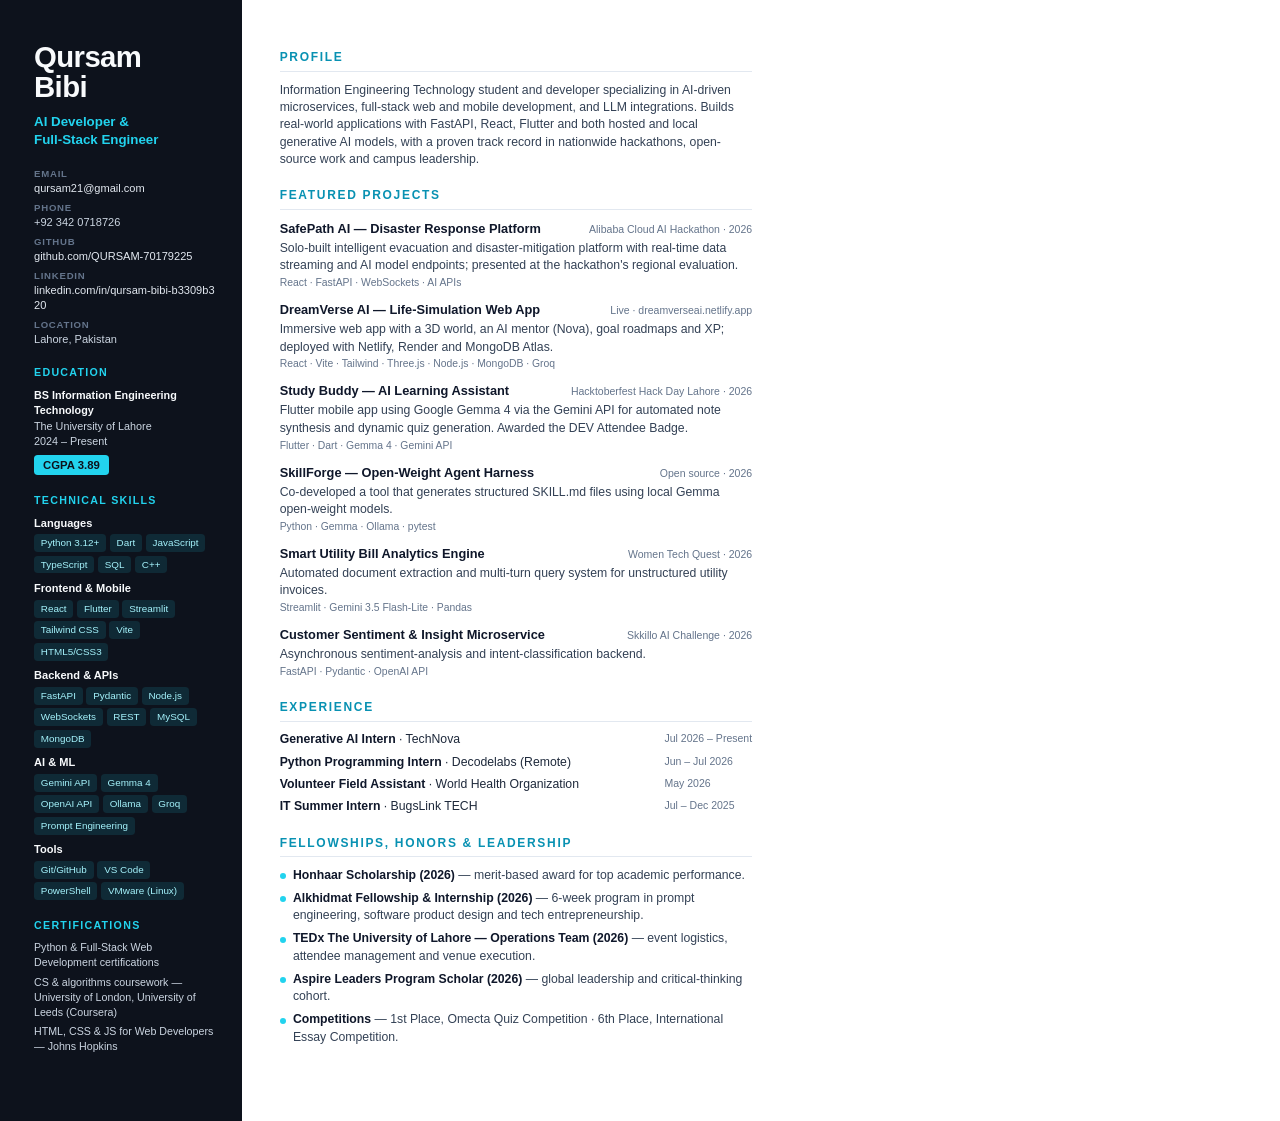
==== cv/resume.html @ aa19b53a "Updated" ====
<!DOCTYPE html>
<html lang="en">
<head>
<meta charset="UTF-8">
<title>Qursam Bibi — Resume</title>
<style>
  @page { size: A4; margin: 0; }
  * { margin: 0; padding: 0; box-sizing: border-box; }
  body { font-family: 'Inter', sans-serif; color: #1e293b; font-size: 9.2pt; line-height: 1.42; }
  .page { width: 210mm; height: 296.5mm; overflow: hidden; display: grid; grid-template-columns: 64mm 1fr; }
  aside { background: #0d121c; color: #cbd5e1; padding: 11mm 7mm 8mm 9mm; }
  main { padding: 13mm 11mm 10mm 10mm; }
  h1 { font-size: 22pt; line-height: 1.05; color: #f8fafc; font-weight: 800; letter-spacing: -0.02em; }
  .title { color: #22d3ee; font-weight: 600; font-size: 10pt; margin: 2.5mm 0 4.5mm; }
  aside h3 { color: #22d3ee; font-size: 8pt; text-transform: uppercase; letter-spacing: 0.12em; margin: 4.6mm 0 2mm; font-weight: 700; }
  .contact div { margin-bottom: 1.2mm; font-size: 8.3pt; word-break: break-all; }
  .contact b { color: #f8fafc; font-weight: 600; display: block; font-size: 7.2pt; text-transform: uppercase; letter-spacing: 0.08em; color: #64748b; }
  .contact a { color: #e2e8f0; text-decoration: none; }
  .skillgrp { margin-bottom: 2mm; }
  .skillgrp strong { color: #f8fafc; font-size: 8.3pt; display: block; margin-bottom: 0.8mm; }
  .tags { display: flex; flex-wrap: wrap; gap: 1mm; }
  .tags span { background: rgba(34, 211, 238, 0.12); color: #a5f3fc; font-size: 7.4pt; padding: 0.5mm 1.8mm; border-radius: 1mm; }
  .edu strong { color: #f8fafc; display: block; }
  .edu .cg { display: inline-block; margin-top: 1.5mm; background: #22d3ee; color: #0d121c; font-weight: 800; padding: 0.6mm 2.4mm; border-radius: 1mm; font-size: 8.5pt; }
  .small { font-size: 8.1pt; }
  aside ul { list-style: none; }
  aside li { margin-bottom: 1.1mm; font-size: 8pt; }

  main h2 { font-size: 9pt; text-transform: uppercase; letter-spacing: 0.14em; color: #0891b2; font-weight: 800; border-bottom: 1.5px solid #e2e8f0; padding-bottom: 1.2mm; margin: 5mm 0 2.6mm; }
  main h2:first-child { margin-top: 0; }
  .summary { color: #334155; }
  .item { margin-bottom: 2.7mm; }
  .item-head { display: flex; justify-content: space-between; align-items: baseline; gap: 3mm; }
  .item-head strong { font-size: 9.6pt; color: #0f172a; }
  .item-head em { font-style: normal; color: #64748b; font-size: 7.9pt; white-space: nowrap; }
  .sub { color: #0891b2; font-weight: 600; font-size: 8.2pt; }
  .item p { color: #334155; margin-top: 0.5mm; }
  .stack { color: #64748b; font-size: 7.8pt; margin-top: 0.4mm; }
  .exp { display: grid; grid-template-columns: 1fr auto; row-gap: 1.3mm; }
  .exp div:nth-child(odd) strong { color: #0f172a; }
  .exp em { font-style: normal; color: #64748b; font-size: 7.9pt; }
  .honors li { margin-bottom: 1.5mm; color: #334155; list-style: none; padding-left: 3.5mm; position: relative; }
  .honors li::before { content: ''; position: absolute; left: 0; top: 1.7mm; width: 1.6mm; height: 1.6mm; background: #22d3ee; border-radius: 50%; }
  .honors strong { color: #0f172a; }
</style>
</head>
<body>
<div class="page">
  <aside>
    <h1>Qursam<br>Bibi</h1>
    <div class="title">AI Developer &amp;<br>Full-Stack Engineer</div>

    <div class="contact">
      <div><b>Email</b><a href="mailto:qursam21@gmail.com">qursam21@gmail.com</a></div>
      <div><b>Phone</b>+92 342 0718726</div>
      <div><b>GitHub</b><a href="https://github.com/QURSAM-70179225">github.com/QURSAM-70179225</a></div>
      <div><b>LinkedIn</b><a href="https://www.linkedin.com/in/qursam-bibi-b3309b320/">linkedin.com/in/qursam-bibi-b3309b320</a></div>
      <div><b>Location</b>Lahore, Pakistan</div>
    </div>

    <h3>Education</h3>
    <div class="edu small">
      <strong>BS Information Engineering Technology</strong>
      The University of Lahore<br>2024 – Present
      <div><span class="cg">CGPA 3.89</span></div>
    </div>

    <h3>Technical Skills</h3>
    <div class="skillgrp"><strong>Languages</strong><div class="tags"><span>Python 3.12+</span><span>Dart</span><span>JavaScript</span><span>TypeScript</span><span>SQL</span><span>C++</span></div></div>
    <div class="skillgrp"><strong>Frontend &amp; Mobile</strong><div class="tags"><span>React</span><span>Flutter</span><span>Streamlit</span><span>Tailwind CSS</span><span>Vite</span><span>HTML5/CSS3</span></div></div>
    <div class="skillgrp"><strong>Backend &amp; APIs</strong><div class="tags"><span>FastAPI</span><span>Pydantic</span><span>Node.js</span><span>WebSockets</span><span>REST</span><span>MySQL</span><span>MongoDB</span></div></div>
    <div class="skillgrp"><strong>AI &amp; ML</strong><div class="tags"><span>Gemini API</span><span>Gemma 4</span><span>OpenAI API</span><span>Ollama</span><span>Groq</span><span>Prompt Engineering</span></div></div>
    <div class="skillgrp"><strong>Tools</strong><div class="tags"><span>Git/GitHub</span><span>VS Code</span><span>PowerShell</span><span>VMware (Linux)</span></div></div>

    <h3>Certifications</h3>
    <ul>
      <li>Python &amp; Full-Stack Web Development certifications</li>
      <li>CS &amp; algorithms coursework — University of London, University of Leeds (Coursera)</li>
      <li>HTML, CSS &amp; JS for Web Developers — Johns Hopkins</li>
    </ul>
  </aside>

  <main>
    <h2>Profile</h2>
    <p class="summary">Information Engineering Technology student and developer specializing in AI-driven microservices, full-stack web and mobile development, and LLM integrations. Builds real-world applications with FastAPI, React, Flutter and both hosted and local generative AI models, with a proven track record in nationwide hackathons, open-source work and campus leadership.</p>

    <h2>Featured Projects</h2>
    <div class="item">
      <div class="item-head"><strong>SafePath AI — Disaster Response Platform</strong><em>Alibaba Cloud AI Hackathon · 2026</em></div>
      <p>Solo-built intelligent evacuation and disaster-mitigation platform with real-time data streaming and AI model endpoints; presented at the hackathon's regional evaluation.</p>
      <div class="stack">React · FastAPI · WebSockets · AI APIs</div>
    </div>
    <div class="item">
      <div class="item-head"><strong>DreamVerse AI — Life-Simulation Web App</strong><em>Live · dreamverseai.netlify.app</em></div>
      <p>Immersive web app with a 3D world, an AI mentor (Nova), goal roadmaps and XP; deployed with Netlify, Render and MongoDB Atlas.</p>
      <div class="stack">React · Vite · Tailwind · Three.js · Node.js · MongoDB · Groq</div>
    </div>
    <div class="item">
      <div class="item-head"><strong>Study Buddy — AI Learning Assistant</strong><em>Hacktoberfest Hack Day Lahore · 2026</em></div>
      <p>Flutter mobile app using Google Gemma 4 via the Gemini API for automated note synthesis and dynamic quiz generation. Awarded the DEV Attendee Badge.</p>
      <div class="stack">Flutter · Dart · Gemma 4 · Gemini API</div>
    </div>
    <div class="item">
      <div class="item-head"><strong>SkillForge — Open-Weight Agent Harness</strong><em>Open source · 2026</em></div>
      <p>Co-developed a tool that generates structured SKILL.md files using local Gemma open-weight models.</p>
      <div class="stack">Python · Gemma · Ollama · pytest</div>
    </div>
    <div class="item">
      <div class="item-head"><strong>Smart Utility Bill Analytics Engine</strong><em>Women Tech Quest · 2026</em></div>
      <p>Automated document extraction and multi-turn query system for unstructured utility invoices.</p>
      <div class="stack">Streamlit · Gemini 3.5 Flash-Lite · Pandas</div>
    </div>
    <div class="item">
      <div class="item-head"><strong>Customer Sentiment &amp; Insight Microservice</strong><em>Skkillo AI Challenge · 2026</em></div>
      <p>Asynchronous sentiment-analysis and intent-classification backend.</p>
      <div class="stack">FastAPI · Pydantic · OpenAI API</div>
    </div>

    <h2>Experience</h2>
    <div class="exp">
      <div><strong>Generative AI Intern</strong> · TechNova</div><em>Jul 2026 – Present</em>
      <div><strong>Python Programming Intern</strong> · Decodelabs (Remote)</div><em>Jun – Jul 2026</em>
      <div><strong>Volunteer Field Assistant</strong> · World Health Organization</div><em>May 2026</em>
      <div><strong>IT Summer Intern</strong> · BugsLink TECH</div><em>Jul – Dec 2025</em>
    </div>

    <h2>Fellowships, Honors &amp; Leadership</h2>
    <ul class="honors">
      <li><strong>Honhaar Scholarship (2026)</strong> — merit-based award for top academic performance.</li>
      <li><strong>Alkhidmat Fellowship &amp; Internship (2026)</strong> — 6-week program in prompt engineering, software product design and tech entrepreneurship.</li>
      <li><strong>TEDx The University of Lahore — Operations Team (2026)</strong> — event logistics, attendee management and venue execution.</li>
      <li><strong>Aspire Leaders Program Scholar (2026)</strong> — global leadership and critical-thinking cohort.</li>
      <li><strong>Competitions</strong> — 1st Place, Omecta Quiz Competition · 6th Place, International Essay Competition.</li>
    </ul>
  </main>
</div>
</body>
</html>
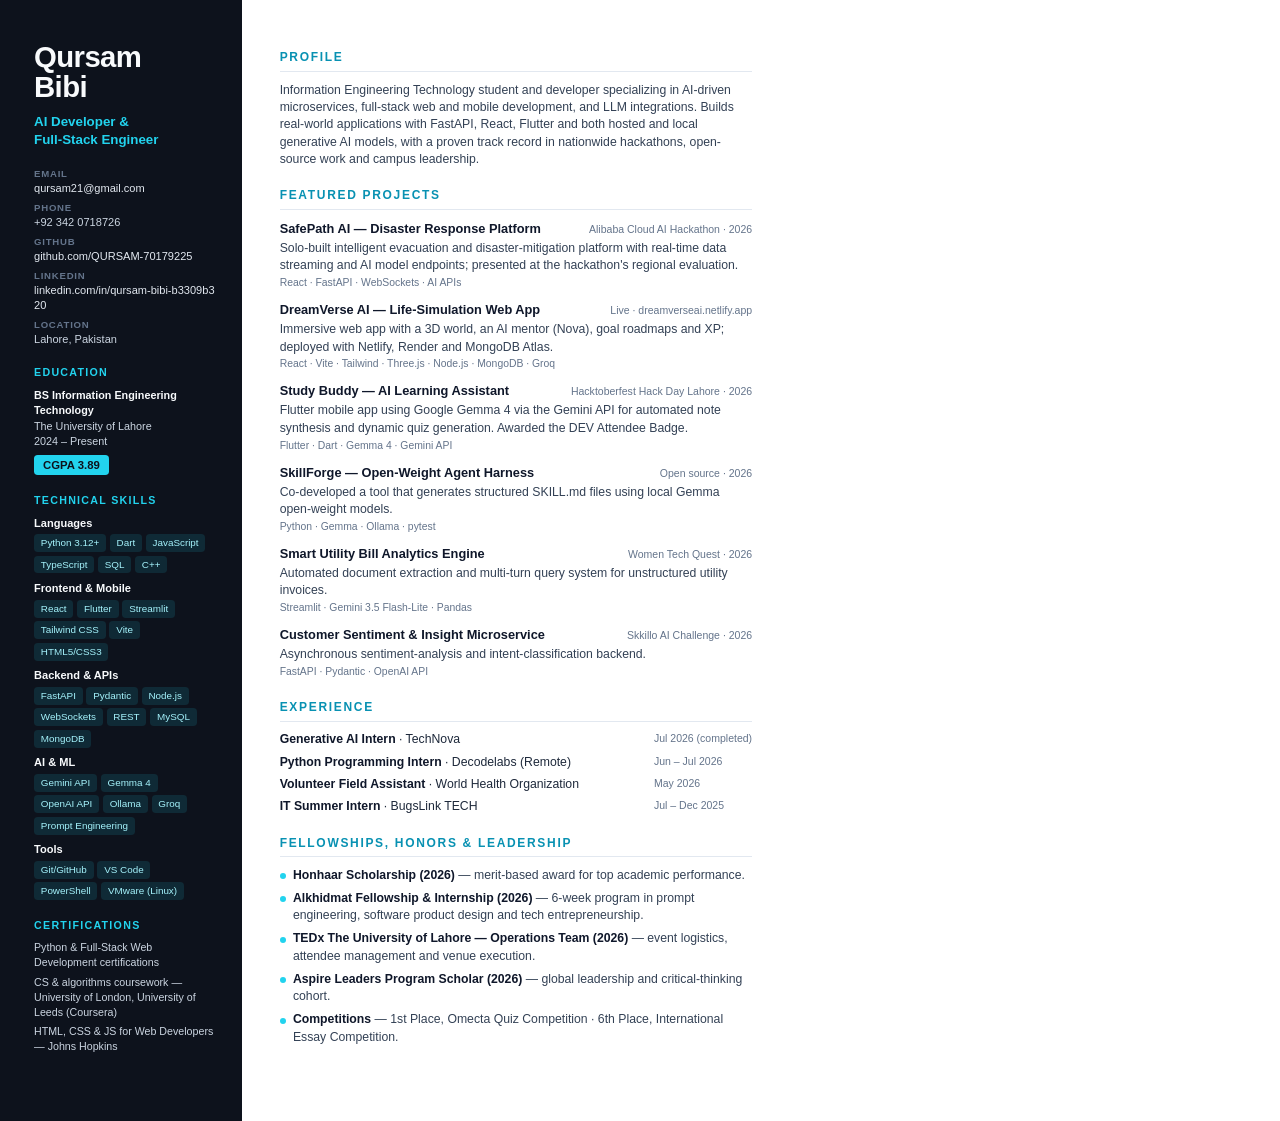
==== commit cd43d24d: "Give the portfolio a signature look and mark it open to work New signature.css theme (ink and marigo" ====
--- a/cv/resume.html
+++ b/cv/resume.html
@@ -118,7 +118,7 @@
 
     <h2>Experience</h2>
     <div class="exp">
-      <div><strong>Generative AI Intern</strong> · TechNova</div><em>Jul 2026 – Present</em>
+      <div><strong>Generative AI Intern</strong> · TechNova</div><em>Jul 2026 (completed)</em>
       <div><strong>Python Programming Intern</strong> · Decodelabs (Remote)</div><em>Jun – Jul 2026</em>
       <div><strong>Volunteer Field Assistant</strong> · World Health Organization</div><em>May 2026</em>
       <div><strong>IT Summer Intern</strong> · BugsLink TECH</div><em>Jul – Dec 2025</em>
